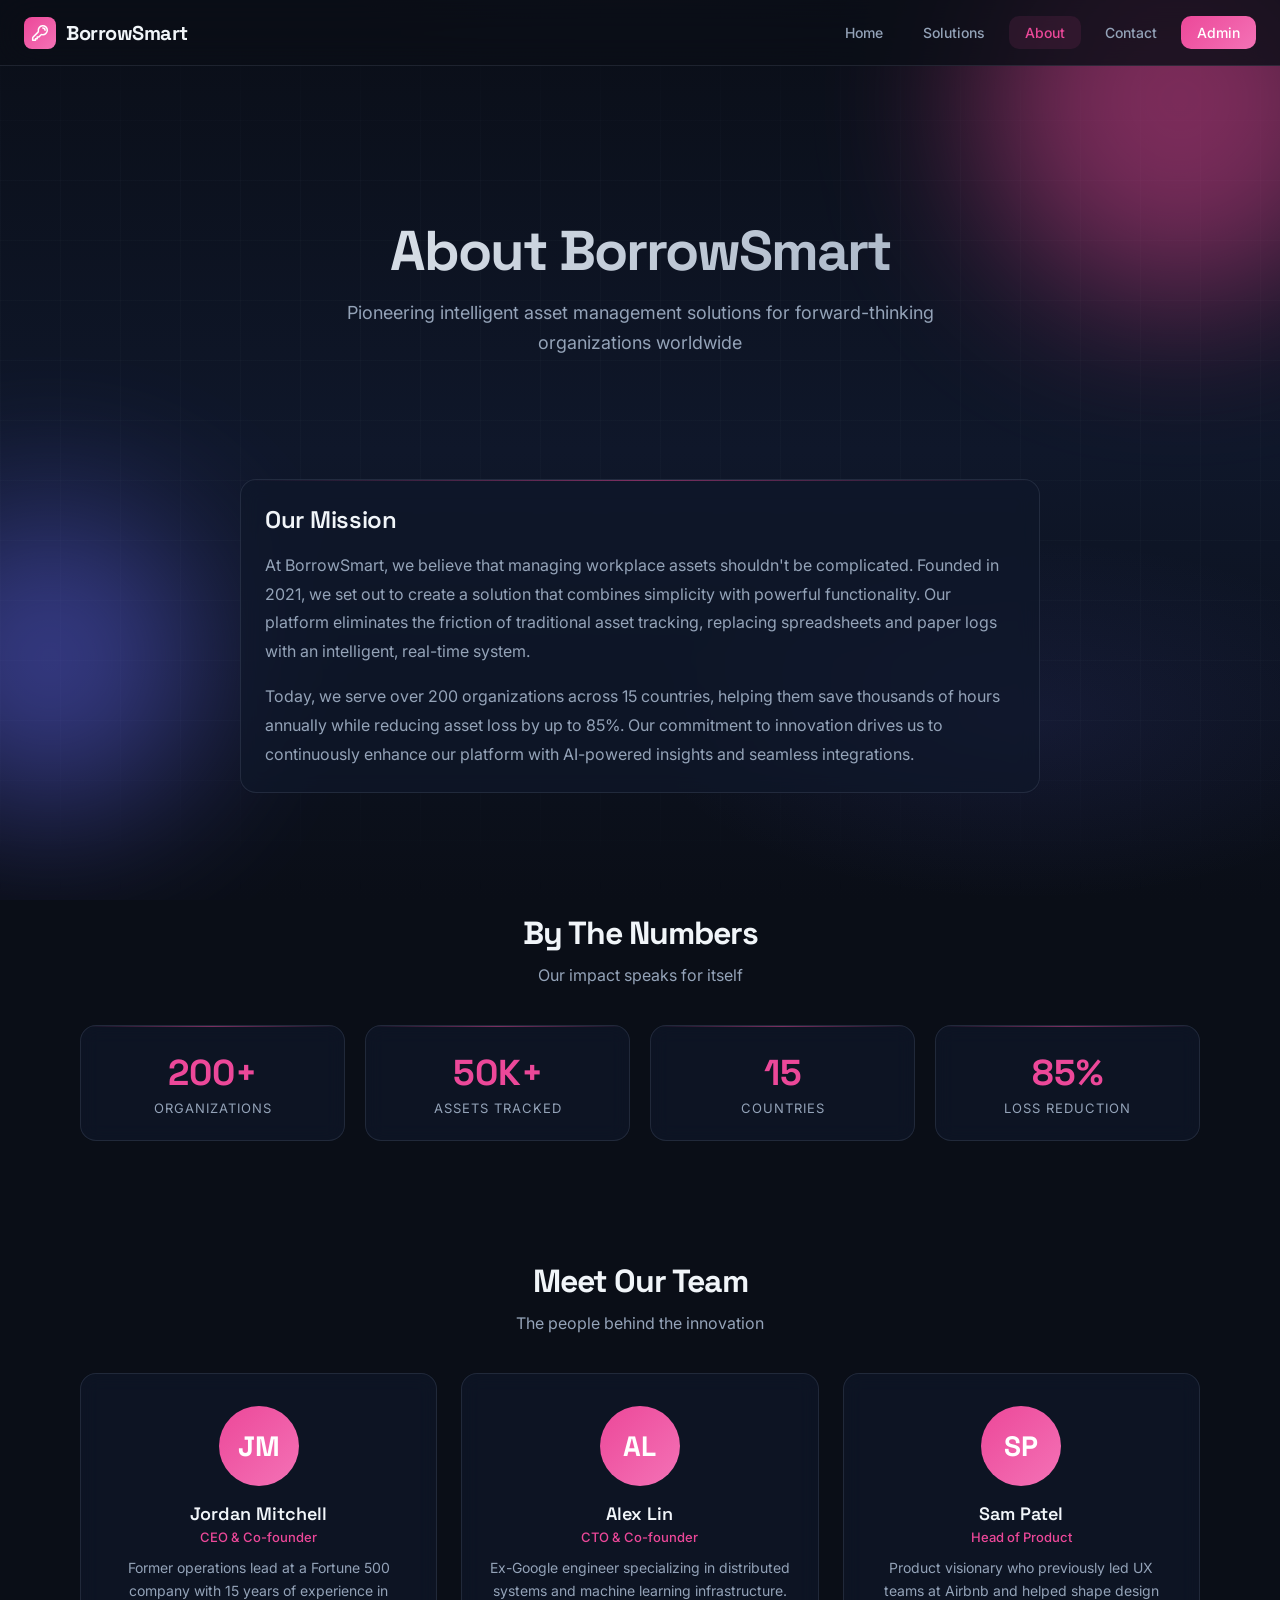
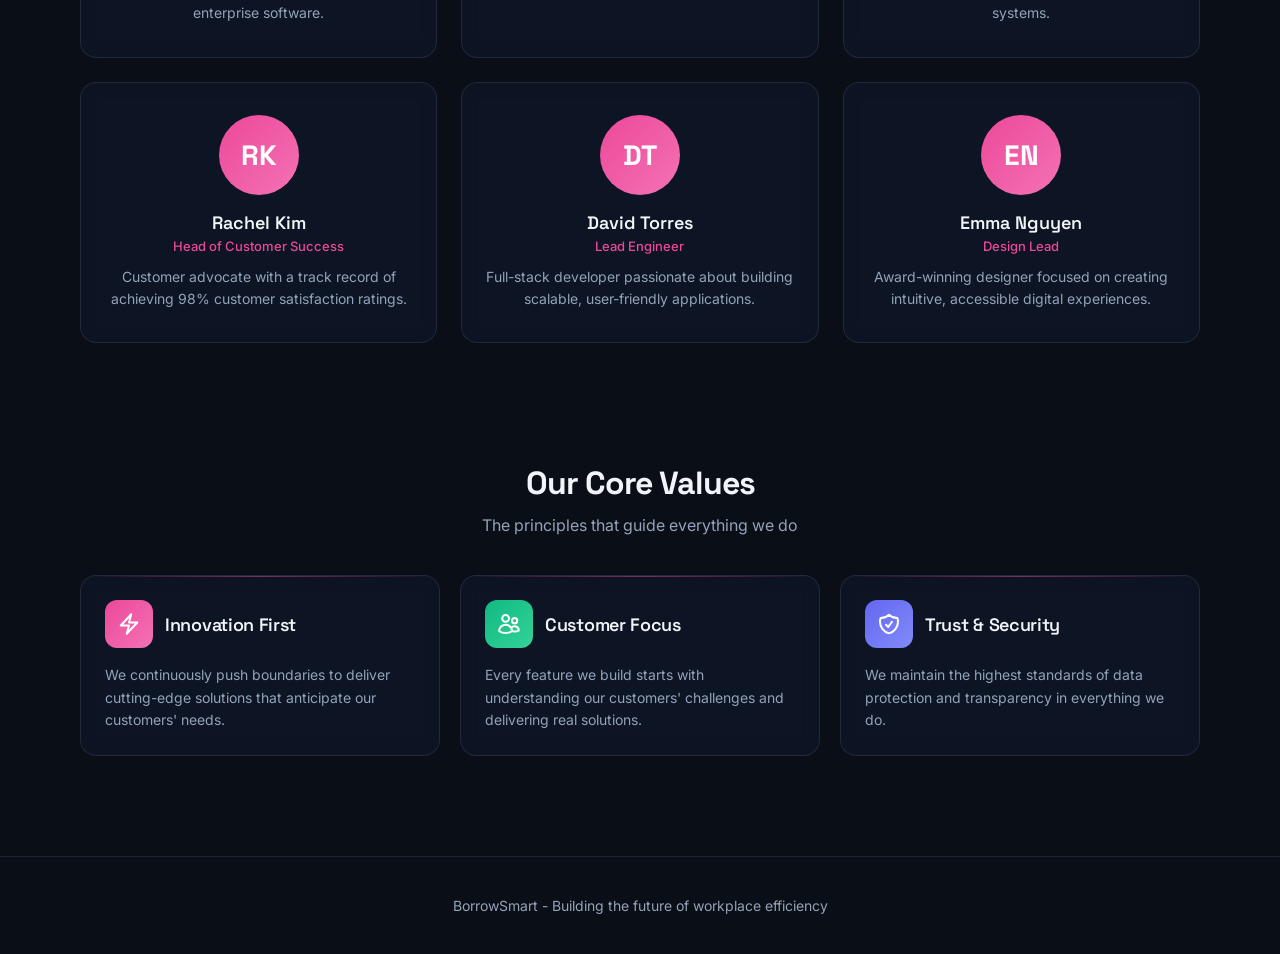
==== about.html @ e24c6c02 "Create about.html" ====
<!DOCTYPE html>
<html>
<head>
<meta name="viewport" content="width=device-width, initial-scale=1">
<title>About Us - BorrowSmart</title>
<link rel="preconnect" href="https://fonts.googleapis.com">
<link rel="preconnect" href="https://fonts.gstatic.com" crossorigin>
<link href="https://fonts.googleapis.com/css2?family=Space+Grotesk:wght@300;400;500;600;700&family=Inter:wght@300;400;500;600&display=swap" rel="stylesheet">
<link rel="stylesheet" href="style.css">
</head>
<body>
<div class="bg-layer">
  <div class="bg-gradient"></div>
  <div class="bg-grid"></div>
  <div class="bg-orb bg-orb-1"></div>
  <div class="bg-orb bg-orb-2"></div>
</div>

<header class="header">
  <a href="index.html" class="logo">
    <div class="logo-icon">
      <svg xmlns="http://www.w3.org/2000/svg" fill="none" viewBox="0 0 24 24" stroke-width="2" stroke="currentColor">
        <path stroke-linecap="round" stroke-linejoin="round" d="M15.75 5.25a3 3 0 013 3m3 0a6 6 0 01-7.029 5.912c-.563-.097-1.159.026-1.563.43L10.5 17.25H8.25v2.25H6v2.25H2.25v-2.818c0-.597.237-1.17.659-1.591l6.499-6.499c.404-.404.527-1 .43-1.563A6 6 0 1121.75 8.25z" />
      </svg>
    </div>
    BorrowSmart
  </a>
  <button class="mobile-menu-btn" aria-label="Toggle menu">
    <svg xmlns="http://www.w3.org/2000/svg" fill="none" viewBox="0 0 24 24" stroke-width="2" stroke="currentColor">
      <path stroke-linecap="round" stroke-linejoin="round" d="M3.75 6.75h16.5M3.75 12h16.5m-16.5 5.25h16.5" />
    </svg>
  </button>
  <nav class="nav-links">
    <a href="index.html">Home</a>
    <a href="solutions.html">Solutions</a>
    <a href="about.html" class="active">About</a>
    <a href="contact.html">Contact</a>
    <a href="admin.html" class="nav-admin">Admin</a>
  </nav>
</header>

<div class="mobile-nav">
  <a href="index.html">Home</a>
  <a href="solutions.html">Solutions</a>
  <a href="about.html" class="active">About</a>
  <a href="contact.html">Contact</a>
  <a href="admin.html">Admin</a>
</div>

<div class="container container-wide">
  <div class="page-hero">
    <h1>About BorrowSmart</h1>
    <p>Pioneering intelligent asset management solutions for forward-thinking organizations worldwide</p>
  </div>

  <div class="section">
    <div class="card animate-in" style="max-width: 800px; margin: 0 auto;">
      <h3 style="font-family: 'Space Grotesk', sans-serif; font-size: 24px; margin-bottom: 16px;">Our Mission</h3>
      <p style="font-size: 16px; line-height: 1.8; color: var(--fg-muted);">
        At BorrowSmart, we believe that managing workplace assets shouldn't be complicated. Founded in 2021, we set out to create a solution that combines simplicity with powerful functionality. Our platform eliminates the friction of traditional asset tracking, replacing spreadsheets and paper logs with an intelligent, real-time system.
      </p>
      <p style="font-size: 16px; line-height: 1.8; color: var(--fg-muted); margin-top: 16px;">
        Today, we serve over 200 organizations across 15 countries, helping them save thousands of hours annually while reducing asset loss by up to 85%. Our commitment to innovation drives us to continuously enhance our platform with AI-powered insights and seamless integrations.
      </p>
    </div>
  </div>

  <div class="section">
    <h2 class="section-title">By The Numbers</h2>
    <p class="section-subtitle">Our impact speaks for itself</p>
    
    <div class="stats-grid">
      <div class="stat-card animate-in animate-in-1">
        <div class="stat-value">200+</div>
        <div class="stat-label">Organizations</div>
      </div>
      <div class="stat-card animate-in animate-in-2">
        <div class="stat-value">50K+</div>
        <div class="stat-label">Assets Tracked</div>
      </div>
      <div class="stat-card animate-in animate-in-3">
        <div class="stat-value">15</div>
        <div class="stat-label">Countries</div>
      </div>
      <div class="stat-card animate-in animate-in-4">
        <div class="stat-value">85%</div>
        <div class="stat-label">Loss Reduction</div>
      </div>
    </div>
  </div>

  <div class="section">
    <h2 class="section-title">Meet Our Team</h2>
    <p class="section-subtitle">The people behind the innovation</p>
    
    <div class="team-grid">
      <div class="team-card animate-in animate-in-1">
        <div class="team-avatar">JM</div>
        <h4>Jordan Mitchell</h4>
        <div class="role">CEO & Co-founder</div>
        <p>Former operations lead at a Fortune 500 company with 15 years of experience in enterprise software.</p>
      </div>
      
      <div class="team-card animate-in animate-in-2">
        <div class="team-avatar">AL</div>
        <h4>Alex Lin</h4>
        <div class="role">CTO & Co-founder</div>
        <p>Ex-Google engineer specializing in distributed systems and machine learning infrastructure.</p>
      </div>
      
      <div class="team-card animate-in animate-in-3">
        <div class="team-avatar">SP</div>
        <h4>Sam Patel</h4>
        <div class="role">Head of Product</div>
        <p>Product visionary who previously led UX teams at Airbnb and helped shape design systems.</p>
      </div>
      
      <div class="team-card animate-in animate-in-1">
        <div class="team-avatar">RK</div>
        <h4>Rachel Kim</h4>
        <div class="role">Head of Customer Success</div>
        <p>Customer advocate with a track record of achieving 98% customer satisfaction ratings.</p>
      </div>
      
      <div class="team-card animate-in animate-in-2">
        <div class="team-avatar">DT</div>
        <h4>David Torres</h4>
        <div class="role">Lead Engineer</div>
        <p>Full-stack developer passionate about building scalable, user-friendly applications.</p>
      </div>
      
      <div class="team-card animate-in animate-in-3">
        <div class="team-avatar">EN</div>
        <h4>Emma Nguyen</h4>
        <div class="role">Design Lead</div>
        <p>Award-winning designer focused on creating intuitive, accessible digital experiences.</p>
      </div>
    </div>
  </div>

  <div class="section">
    <h2 class="section-title">Our Core Values</h2>
    <p class="section-subtitle">The principles that guide everything we do</p>
    
    <div class="grid-3">
      <div class="card animate-in animate-in-1">
        <div class="card-header">
          <div class="card-icon">
            <svg xmlns="http://www.w3.org/2000/svg" fill="none" viewBox="0 0 24 24" stroke-width="2" stroke="currentColor">
              <path stroke-linecap="round" stroke-linejoin="round" d="M3.75 13.5l10.5-11.25L12 10.5h8.25L9.75 21.75 12 13.5H3.75z" />
            </svg>
          </div>
          <h3>Innovation First</h3>
        </div>
        <p>We continuously push boundaries to deliver cutting-edge solutions that anticipate our customers' needs.</p>
      </div>
      
      <div class="card animate-in animate-in-2">
        <div class="card-header">
          <div class="card-icon green">
            <svg xmlns="http://www.w3.org/2000/svg" fill="none" viewBox="0 0 24 24" stroke-width="2" stroke="currentColor">
              <path stroke-linecap="round" stroke-linejoin="round" d="M15 19.128a9.38 9.38 0 002.625.372 9.337 9.337 0 004.121-.952 4.125 4.125 0 00-7.533-2.493M15 19.128v-.003c0-1.113-.285-2.16-.786-3.07M15 19.128v.106A12.318 12.318 0 018.624 21c-2.331 0-4.512-.645-6.374-1.766l-.001-.109a6.375 6.375 0 0111.964-3.07M12 6.375a3.375 3.375 0 11-6.75 0 3.375 3.375 0 016.75 0zm8.25 2.25a2.625 2.625 0 11-5.25 0 2.625 2.625 0 015.25 0z" />
            </svg>
          </div>
          <h3>Customer Focus</h3>
        </div>
        <p>Every feature we build starts with understanding our customers' challenges and delivering real solutions.</p>
      </div>
      
      <div class="card animate-in animate-in-3">
        <div class="card-header">
          <div class="card-icon purple">
            <svg xmlns="http://www.w3.org/2000/svg" fill="none" viewBox="0 0 24 24" stroke-width="2" stroke="currentColor">
              <path stroke-linecap="round" stroke-linejoin="round" d="M9 12.75L11.25 15 15 9.75m-3-7.036A11.959 11.959 0 013.598 6 11.99 11.99 0 003 9.749c0 5.592 3.824 10.29 9 11.623 5.176-1.332 9-6.03 9-11.622 0-1.31-.21-2.571-.598-3.751h-.152c-3.196 0-6.1-1.248-8.25-3.285z" />
            </svg>
          </div>
          <h3>Trust & Security</h3>
        </div>
        <p>We maintain the highest standards of data protection and transparency in everything we do.</p>
      </div>
    </div>
  </div>
</div>

<div class="footer">
  <p>BorrowSmart - Building the future of workplace efficiency</p>
</div>

<script src="main.js"></script>
</body>
</html>
---- style.css ----
:root {
  --bg-dark: #0a0e17;
  --bg-card: rgba(15, 23, 42, 0.7);
  --fg: #f1f5f9;
  --fg-muted: #94a3b8;
  --accent: #ec4899;
  --accent-glow: rgba(236, 72, 153, 0.4);
  --accent-secondary: #f472b6;
  --success: #10b981;
  --success-glow: rgba(16, 185, 129, 0.4);
  --danger: #ef4444;
  --danger-glow: rgba(239, 68, 68, 0.4);
  --warning: #f59e0b;
  --warning-glow: rgba(245, 158, 11, 0.4);
  --border: rgba(148, 163, 184, 0.15);
  --glass: rgba(255, 255, 255, 0.03);
  --radius: 16px;
  --radius-sm: 10px;
}

* {
  margin: 0;
  padding: 0;
  box-sizing: border-box;
}

body {
  font-family: 'Inter', sans-serif;
  background: var(--bg-dark);
  color: var(--fg);
  min-height: 100vh;
  overflow-x: hidden;
  position: relative;
}

/* Animated background */
.bg-layer {
  position: fixed;
  inset: 0;
  z-index: -1;
  overflow: hidden;
}

.bg-gradient {
  position: absolute;
  inset: 0;
  background: 
    radial-gradient(ellipse 80% 50% at 50% -20%, rgba(236, 72, 153, 0.15) 0%, transparent 50%),
    radial-gradient(ellipse 60% 40% at 80% 80%, rgba(99, 102, 241, 0.1) 0%, transparent 50%),
    linear-gradient(180deg, #0a0e17 0%, #0f172a 50%, #0a0e17 100%);
}

.bg-grid {
  position: absolute;
  inset: 0;
  background-image: 
    linear-gradient(rgba(148, 163, 184, 0.03) 1px, transparent 1px),
    linear-gradient(90deg, rgba(148, 163, 184, 0.03) 1px, transparent 1px);
  background-size: 60px 60px;
  mask-image: linear-gradient(180deg, transparent, black 20%, black 80%, transparent);
}

.bg-orb {
  position: absolute;
  border-radius: 50%;
  filter: blur(80px);
  opacity: 0.5;
  animation: float 20s ease-in-out infinite;
}

.bg-orb-1 {
  width: 400px;
  height: 400px;
  background: var(--accent);
  top: -100px;
  right: -100px;
  animation-delay: 0s;
}

.bg-orb-2 {
  width: 300px;
  height: 300px;
  background: #6366f1;
  bottom: 10%;
  left: -100px;
  animation-delay: -7s;
}

@keyframes float {
  0%, 100% { transform: translate(0, 0) scale(1); }
  33% { transform: translate(30px, -30px) scale(1.05); }
  66% { transform: translate(-20px, 20px) scale(0.95); }
}

/* Header */
.header {
  position: fixed;
  top: 0;
  left: 0;
  right: 0;
  z-index: 100;
  padding: 16px 24px;
  background: rgba(10, 14, 23, 0.8);
  backdrop-filter: blur(20px);
  border-bottom: 1px solid var(--border);
  display: flex;
  justify-content: space-between;
  align-items: center;
}

.logo {
  font-family: 'Space Grotesk', sans-serif;
  font-weight: 700;
  font-size: 20px;
  letter-spacing: -0.5px;
  display: flex;
  align-items: center;
  gap: 10px;
  color: var(--fg);
  text-decoration: none;
}

.logo-icon {
  width: 32px;
  height: 32px;
  background: linear-gradient(135deg, var(--accent) 0%, var(--accent-secondary) 100%);
  border-radius: 8px;
  display: flex;
  align-items: center;
  justify-content: center;
}

.logo-icon svg {
  width: 18px;
  height: 18px;
  stroke: white;
}

.nav-links {
  display: flex;
  gap: 8px;
  align-items: center;
}

.nav-links a {
  color: var(--fg-muted);
  text-decoration: none;
  font-size: 14px;
  font-weight: 500;
  padding: 8px 16px;
  border-radius: var(--radius-sm);
  transition: all 0.2s ease;
}

.nav-links a:hover {
  color: var(--fg);
  background: rgba(255, 255, 255, 0.05);
}

.nav-links a.active {
  color: var(--accent);
  background: rgba(236, 72, 153, 0.1);
}

.nav-links a.nav-admin {
  background: linear-gradient(135deg, var(--accent) 0%, var(--accent-secondary) 100%);
  color: white;
}

.nav-links a.nav-admin:hover {
  box-shadow: 0 4px 20px var(--accent-glow);
  transform: translateY(-1px);
}

/* Mobile menu */
.mobile-menu-btn {
  display: none;
  background: rgba(255, 255, 255, 0.05);
  border: 1px solid var(--border);
  border-radius: var(--radius-sm);
  padding: 8px;
  cursor: pointer;
  color: var(--fg);
}

.mobile-menu-btn svg {
  width: 24px;
  height: 24px;
}

.mobile-nav {
  display: none;
  position: fixed;
  top: 65px;
  left: 0;
  right: 0;
  background: rgba(10, 14, 23, 0.95);
  backdrop-filter: blur(20px);
  border-bottom: 1px solid var(--border);
  padding: 16px;
  flex-direction: column;
  gap: 8px;
  z-index: 99;
  transform: translateY(-100%);
  opacity: 0;
  transition: all 0.3s ease;
}

.mobile-nav.active {
  transform: translateY(0);
  opacity: 1;
}

.mobile-nav a {
  color: var(--fg-muted);
  text-decoration: none;
  font-size: 16px;
  font-weight: 500;
  padding: 12px 16px;
  border-radius: var(--radius-sm);
  transition: all 0.2s ease;
}

.mobile-nav a:hover,
.mobile-nav a.active {
  color: var(--fg);
  background: rgba(255, 255, 255, 0.05);
}

/* Main container */
.container {
  max-width: 480px;
  margin: 0 auto;
  padding: 120px 20px 40px;
  min-height: 100vh;
  display: flex;
  flex-direction: column;
}

.container-wide {
  max-width: 1200px;
}

/* Hero section */
.hero {
  text-align: center;
  margin-bottom: 32px;
  animation: fadeInUp 0.8s ease-out;
}

.hero h1 {
  font-family: 'Space Grotesk', sans-serif;
  font-size: clamp(28px, 6vw, 36px);
  font-weight: 700;
  letter-spacing: -1px;
  line-height: 1.2;
  margin-bottom: 12px;
  background: linear-gradient(135deg, var(--fg) 0%, var(--fg-muted) 100%);
  -webkit-background-clip: text;
  -webkit-text-fill-color: transparent;
  background-clip: text;
}

.hero p {
  color: var(--fg-muted);
  font-size: 15px;
  line-height: 1.6;
}

/* Page hero */
.page-hero {
  text-align: center;
  padding: 100px 20px 60px;
  animation: fadeInUp 0.8s ease-out;
}

.page-hero h1 {
  font-family: 'Space Grotesk', sans-serif;
  font-size: clamp(36px, 8vw, 56px);
  font-weight: 700;
  letter-spacing: -2px;
  line-height: 1.1;
  margin-bottom: 16px;
  background: linear-gradient(135deg, var(--fg) 0%, var(--fg-muted) 100%);
  -webkit-background-clip: text;
  -webkit-text-fill-color: transparent;
  background-clip: text;
}

.page-hero p {
  color: var(--fg-muted);
  font-size: 18px;
  line-height: 1.7;
  max-width: 600px;
  margin: 0 auto;
}

/* Login section */
#login {
  margin-bottom: 24px;
}

#login iframe {
  border-radius: var(--radius-sm) !important;
}

#userInfo {
  background: var(--bg-card);
  border: 1px solid var(--border);
  border-radius: var(--radius);
  padding: 16px 20px;
  margin-bottom: 24px;
  font-size: 14px;
  color: var(--fg-muted);
  backdrop-filter: blur(10px);
  text-align: center;
  animation: fadeInUp 0.8s ease-out 0.1s both;
}

#userInfo:empty {
  display: none;
}

/* Cards */
.card {
  background: var(--bg-card);
  border: 1px solid var(--border);
  border-radius: var(--radius);
  padding: 24px;
  backdrop-filter: blur(10px);
  position: relative;
  overflow: hidden;
  transition: all 0.3s ease;
}

.card::before {
  content: '';
  position: absolute;
  top: 0;
  left: 0;
  right: 0;
  height: 1px;
  background: linear-gradient(90deg, transparent, rgba(236, 72, 153, 0.5), transparent);
}

.card:hover {
  border-color: rgba(236, 72, 153, 0.3);
  transform: translateY(-2px);
}

.card-header {
  display: flex;
  align-items: center;
  gap: 12px;
  margin-bottom: 16px;
}

.card-icon {
  width: 48px;
  height: 48px;
  background: linear-gradient(135deg, var(--accent) 0%, var(--accent-secondary) 100%);
  border-radius: 12px;
  display: flex;
  align-items: center;
  justify-content: center;
  flex-shrink: 0;
}

.card-icon svg {
  width: 24px;
  height: 24px;
  stroke: white;
}

.card-icon.green {
  background: linear-gradient(135deg, var(--success) 0%, #34d399 100%);
}

.card-icon.purple {
  background: linear-gradient(135deg, #6366f1 0%, #818cf8 100%);
}

.card-icon.orange {
  background: linear-gradient(135deg, var(--warning) 0%, #fbbf24 100%);
}

.card h3 {
  font-family: 'Space Grotesk', sans-serif;
  font-size: 18px;
  font-weight: 600;
  letter-spacing: -0.3px;
}

.card p {
  color: var(--fg-muted);
  font-size: 14px;
  line-height: 1.6;
}

/* Scanner card */
.scanner-card {
  background: var(--bg-card);
  border: 1px solid var(--border);
  border-radius: var(--radius);
  padding: 24px;
  backdrop-filter: blur(10px);
  animation: fadeInUp 0.8s ease-out 0.2s both;
  position: relative;
  overflow: hidden;
}

.scanner-card::before {
  content: '';
  position: absolute;
  top: 0;
  left: 0;
  right: 0;
  height: 1px;
  background: linear-gradient(90deg, transparent, rgba(236, 72, 153, 0.5), transparent);
}

.scanner-header {
  display: flex;
  align-items: center;
  gap: 12px;
  margin-bottom: 20px;
}

.scanner-icon {
  width: 40px;
  height: 40px;
  background: linear-gradient(135deg, var(--accent) 0%, var(--accent-secondary) 100%);
  border-radius: 10px;
  display: flex;
  align-items: center;
  justify-content: center;
  flex-shrink: 0;
}

.scanner-icon svg {
  width: 20px;
  height: 20px;
  stroke: white;
}

.scanner-title h2 {
  font-family: 'Space Grotesk', sans-serif;
  font-size: 18px;
  font-weight: 600;
  letter-spacing: -0.3px;
}

.scanner-title p {
  font-size: 13px;
  color: var(--fg-muted);
  margin-top: 2px;
}

#scanner {
  width: 100%;
  max-width: 100%;
  margin: 0;
  border-radius: var(--radius-sm);
  overflow: hidden;
  background: #000;
}

#scanner video {
  border-radius: var(--radius-sm);
}

#scanner img {
  border-radius: var(--radius-sm);
}

/* Scan result */
.scanResult {
  background: var(--bg-card);
  border: 1px solid var(--border);
  border-radius: var(--radius);
  padding: 20px 24px;
  margin-top: 20px;
  backdrop-filter: blur(10px);
  animation: fadeInUp 0.8s ease-out 0.3s both;
  position: relative;
  overflow: hidden;
}

.scanResult::before {
  content: '';
  position: absolute;
  top: 0;
  left: 0;
  right: 0;
  height: 1px;
  background: linear-gradient(90deg, transparent, rgba(16, 185, 129, 0.5), transparent);
}

.scanResult p {
  font-size: 12px;
  text-transform: uppercase;
  letter-spacing: 1px;
  color: var(--fg-muted);
  margin-bottom: 8px;
}

.scanResult h3 {
  font-family: 'Space Grotesk', sans-serif;
  font-size: 24px;
  font-weight: 600;
  letter-spacing: -0.5px;
  color: var(--success);
  transition: all 0.3s ease;
}

.scanResult h3.scanned {
  animation: pulse 0.5s ease;
}

@keyframes pulse {
  0%, 100% { transform: scale(1); }
  50% { transform: scale(1.05); }
}

/* Action buttons */
.actions {
  display: grid;
  grid-template-columns: 1fr 1fr;
  gap: 12px;
  margin-top: 20px;
  animation: fadeInUp 0.8s ease-out 0.4s both;
}

button {
  font-family: 'Space Grotesk', sans-serif;
  font-size: 15px;
  font-weight: 600;
  letter-spacing: -0.2px;
  padding: 16px 24px;
  border: none;
  border-radius: var(--radius-sm);
  cursor: pointer;
  transition: all 0.3s ease;
  position: relative;
  overflow: hidden;
}

button::before {
  content: '';
  position: absolute;
  inset: 0;
  background: linear-gradient(135deg, rgba(255,255,255,0.1) 0%, transparent 50%);
  opacity: 0;
  transition: opacity 0.3s ease;
}

button:hover::before {
  opacity: 1;
}

.borrowBtn {
  background: var(--success);
  color: white;
  box-shadow: 0 4px 20px var(--success-glow);
}

.borrowBtn:hover {
  transform: translateY(-2px);
  box-shadow: 0 8px 30px var(--success-glow);
}

.borrowBtn:active {
  transform: translateY(0);
}

.returnBtn {
  background: var(--danger);
  color: white;
  box-shadow: 0 4px 20px var(--danger-glow);
}

.returnBtn:hover {
  transform: translateY(-2px);
  box-shadow: 0 8px 30px var(--danger-glow);
}

.returnBtn:active {
  transform: translateY(0);
}

.btn-primary {
  background: linear-gradient(135deg, var(--accent) 0%, var(--accent-secondary) 100%);
  color: white;
  box-shadow: 0 4px 20px var(--accent-glow);
  display: inline-flex;
  align-items: center;
  gap: 8px;
}

.btn-primary:hover {
  transform: translateY(-2px);
  box-shadow: 0 8px 30px var(--accent-glow);
}

.btn-secondary {
  background: rgba(148, 163, 184, 0.2);
  color: var(--fg);
  border: 1px solid var(--border);
}

.btn-secondary:hover {
  background: rgba(148, 163, 184, 0.3);
  border-color: rgba(148, 163, 184, 0.4);
}

/* Status message */
#status {
  margin-top: 20px;
  padding: 14px 20px;
  border-radius: var(--radius-sm);
  font-size: 14px;
  font-weight: 500;
  text-align: center;
  animation: fadeInUp 0.3s ease;
  backdrop-filter: blur(10px);
}

#status:empty {
  display: none;
}

#status.success {
  background: rgba(16, 185, 129, 0.15);
  border: 1px solid rgba(16, 185, 129, 0.3);
  color: var(--success);
}

#status.error {
  background: rgba(239, 68, 68, 0.15);
  border: 1px solid rgba(239, 68, 68, 0.3);
  color: var(--danger);
}

#status.info {
  background: rgba(236, 72, 153, 0.15);
  border: 1px solid rgba(236, 72, 153, 0.3);
  color: var(--accent-secondary);
}

/* Popup */
.popup {
  display: none;
  position: fixed;
  inset: 0;
  z-index: 1000;
  align-items: center;
  justify-content: center;
  padding: 20px;
  background: rgba(0, 0, 0, 0.8);
  backdrop-filter: blur(8px);
  opacity: 0;
  transition: opacity 0.3s ease;
}

.popup.active {
  display: flex;
  opacity: 1;
}

.popupContent {
  background: linear-gradient(135deg, rgba(15, 23, 42, 0.95) 0%, rgba(30, 41, 59, 0.95) 100%);
  border: 1px solid var(--border);
  border-radius: var(--radius);
  padding: 32px;
  max-width: 360px;
  width: 100%;
  text-align: center;
  transform: scale(0.9) translateY(20px);
  transition: transform 0.3s ease;
  position: relative;
  overflow: hidden;
}

.popupContent::before {
  content: '';
  position: absolute;
  top: 0;
  left: 0;
  right: 0;
  height: 1px;
  background: linear-gradient(90deg, transparent, var(--accent), transparent);
}

.popup.active .popupContent {
  transform: scale(1) translateY(0);
}

.popupContent h3 {
  font-family: 'Space Grotesk', sans-serif;
  font-size: 22px;
  font-weight: 600;
  letter-spacing: -0.5px;
  margin-bottom: 12px;
}

.popupContent p {
  color: var(--fg-muted);
  font-size: 15px;
  margin-bottom: 8px;
}

.popupContent span {
  color: var(--accent);
  font-weight: 600;
}

.popup-buttons {
  display: grid;
  grid-template-columns: 1fr 1fr;
  gap: 12px;
  margin-top: 24px;
}

.popup-buttons button {
  padding: 14px 20px;
}

.popup-buttons button:first-child {
  background: rgba(148, 163, 184, 0.2);
  color: var(--fg-muted);
  box-shadow: none;
}

.popup-buttons button:first-child:hover {
  background: rgba(148, 163, 184, 0.3);
  color: var(--fg);
}

.popup-buttons button:last-child {
  background: var(--accent);
  box-shadow: 0 4px 20px var(--accent-glow);
}

.popup-buttons button:last-child:hover {
  box-shadow: 0 8px 30px var(--accent-glow);
}

/* Grid layouts */
.grid-2 {
  display: grid;
  grid-template-columns: repeat(2, 1fr);
  gap: 20px;
}

.grid-3 {
  display: grid;
  grid-template-columns: repeat(3, 1fr);
  gap: 20px;
}

.grid-4 {
  display: grid;
  grid-template-columns: repeat(4, 1fr);
  gap: 20px;
}

/* Section */
.section {
  padding: 60px 20px;
}

.section-title {
  font-family: 'Space Grotesk', sans-serif;
  font-size: clamp(24px, 5vw, 32px);
  font-weight: 700;
  letter-spacing: -1px;
  margin-bottom: 12px;
  text-align: center;
}

.section-subtitle {
  color: var(--fg-muted);
  font-size: 16px;
  text-align: center;
  margin-bottom: 40px;
  max-width: 500px;
  margin-left: auto;
  margin-right: auto;
}

/* Stats */
.stats-grid {
  display: grid;
  grid-template-columns: repeat(4, 1fr);
  gap: 20px;
  margin-top: 40px;
}

.stat-card {
  background: var(--bg-card);
  border: 1px solid var(--border);
  border-radius: var(--radius);
  padding: 24px;
  text-align: center;
  backdrop-filter: blur(10px);
  position: relative;
  overflow: hidden;
}

.stat-card::before {
  content: '';
  position: absolute;
  top: 0;
  left: 0;
  right: 0;
  height: 1px;
  background: linear-gradient(90deg, transparent, rgba(236, 72, 153, 0.5), transparent);
}

.stat-value {
  font-family: 'Space Grotesk', sans-serif;
  font-size: 36px;
  font-weight: 700;
  color: var(--accent);
  margin-bottom: 4px;
}

.stat-label {
  font-size: 13px;
  color: var(--fg-muted);
  text-transform: uppercase;
  letter-spacing: 1px;
}

/* Table */
.table-container {
  background: var(--bg-card);
  border: 1px solid var(--border);
  border-radius: var(--radius);
  overflow: hidden;
  backdrop-filter: blur(10px);
}

table {
  width: 100%;
  border-collapse: collapse;
}

th, td {
  padding: 16px 20px;
  text-align: left;
}

th {
  font-family: 'Space Grotesk', sans-serif;
  font-size: 12px;
  font-weight: 600;
  text-transform: uppercase;
  letter-spacing: 1px;
  color: var(--fg-muted);
  background: rgba(0, 0, 0, 0.2);
  border-bottom: 1px solid var(--border);
}

td {
  font-size: 14px;
  border-bottom: 1px solid var(--border);
}

tr:last-child td {
  border-bottom: none;
}

tr:hover td {
  background: rgba(236, 72, 153, 0.05);
}

/* Badge */
.badge {
  display: inline-flex;
  align-items: center;
  padding: 4px 10px;
  border-radius: 20px;
  font-size: 12px;
  font-weight: 600;
}

.badge-success {
  background: rgba(16, 185, 129, 0.2);
  color: var(--success);
}

.badge-danger {
  background: rgba(239, 68, 68, 0.2);
  color: var(--danger);
}

.badge-warning {
  background: rgba(245, 158, 11, 0.2);
  color: var(--warning);
}

.badge-info {
  background: rgba(236, 72, 153, 0.2);
  color: var(--accent-secondary);
}

/* Form elements */
.form-group {
  margin-bottom: 20px;
}

.form-group label {
  display: block;
  font-size: 14px;
  font-weight: 500;
  margin-bottom: 8px;
  color: var(--fg);
}

.form-group input,
.form-group textarea,
.form-group select {
  width: 100%;
  padding: 14px 16px;
  background: rgba(0, 0, 0, 0.3);
  border: 1px solid var(--border);
  border-radius: var(--radius-sm);
  color: var(--fg);
  font-family: 'Inter', sans-serif;
  font-size: 15px;
  transition: all 0.3s ease;
}

.form-group input:focus,
.form-group textarea:focus,
.form-group select:focus {
  outline: none;
  border-color: var(--accent);
  box-shadow: 0 0 0 3px var(--accent-glow);
}

.form-group input::placeholder,
.form-group textarea::placeholder {
  color: var(--fg-muted);
}

.form-group textarea {
  min-height: 120px;
  resize: vertical;
}

/* Feature list */
.feature-list {
  list-style: none;
  padding: 0;
}

.feature-list li {
  display: flex;
  align-items: flex-start;
  gap: 12px;
  padding: 12px 0;
  border-bottom: 1px solid var(--border);
}

.feature-list li:last-child {
  border-bottom: none;
}

.feature-list svg {
  width: 20px;
  height: 20px;
  stroke: var(--success);
  flex-shrink: 0;
  margin-top: 2px;
}

/* Team grid */
.team-grid {
  display: grid;
  grid-template-columns: repeat(3, 1fr);
  gap: 24px;
}

.team-card {
  background: var(--bg-card);
  border: 1px solid var(--border);
  border-radius: var(--radius);
  padding: 32px 24px;
  text-align: center;
  backdrop-filter: blur(10px);
  transition: all 0.3s ease;
}

.team-card:hover {
  transform: translateY(-4px);
  border-color: rgba(236, 72, 153, 0.3);
}

.team-avatar {
  width: 80px;
  height: 80px;
  border-radius: 50%;
  background: linear-gradient(135deg, var(--accent) 0%, var(--accent-secondary) 100%);
  margin: 0 auto 16px;
  display: flex;
  align-items: center;
  justify-content: center;
  font-family: 'Space Grotesk', sans-serif;
  font-size: 28px;
  font-weight: 700;
  color: white;
}

.team-card h4 {
  font-family: 'Space Grotesk', sans-serif;
  font-size: 18px;
  font-weight: 600;
  margin-bottom: 4px;
}

.team-card .role {
  color: var(--accent);
  font-size: 13px;
  font-weight: 500;
  margin-bottom: 12px;
}

.team-card p {
  color: var(--fg-muted);
  font-size: 14px;
  line-height: 1.6;
}

/* Contact info */
.contact-grid {
  display: grid;
  grid-template-columns: 1fr 1fr;
  gap: 40px;
  margin-top: 40px;
}

.contact-info {
  display: flex;
  flex-direction: column;
  gap: 24px;
}

.contact-item {
  display: flex;
  align-items: flex-start;
  gap: 16px;
}

.contact-item-icon {
  width: 48px;
  height: 48px;
  background: linear-gradient(135deg, var(--accent) 0%, var(--accent-secondary) 100%);
  border-radius: 12px;
  display: flex;
  align-items: center;
  justify-content: center;
  flex-shrink: 0;
}

.contact-item-icon svg {
  width: 24px;
  height: 24px;
  stroke: white;
}

.contact-item h4 {
  font-family: 'Space Grotesk', sans-serif;
  font-size: 16px;
  font-weight: 600;
  margin-bottom: 4px;
}

.contact-item p {
  color: var(--fg-muted);
  font-size: 14px;
}

/* Footer */
.footer {
  margin-top: auto;
  padding: 40px 20px;
  border-top: 1px solid var(--border);
  text-align: center;
}

.footer p {
  color: var(--fg-muted);
  font-size: 14px;
}

/* Animations */
@keyframes fadeInUp {
  from {
    opacity: 0;
    transform: translateY(20px);
  }
  to {
    opacity: 1;
    transform: translateY(0);
  }
}

.animate-in {
  animation: fadeInUp 0.6s ease-out both;
}

.animate-in-1 { animation-delay: 0.1s; }
.animate-in-2 { animation-delay: 0.2s; }
.animate-in-3 { animation-delay: 0.3s; }
.animate-in-4 { animation-delay: 0.4s; }

/* Focus states */
button:focus-visible,
a:focus-visible,
input:focus-visible,
textarea:focus-visible,
select:focus-visible {
  outline: 2px solid var(--accent);
  outline-offset: 2px;
}

/* Reduced motion */
@media (prefers-reduced-motion: reduce) {
  *, *::before, *::after {
    animation-duration: 0.01ms !important;
    animation-iteration-count: 1 !important;
    transition-duration: 0.01ms !important;
  }
}

/* Responsive */
@media (max-width: 1024px) {
  .grid-4 {
    grid-template-columns: repeat(2, 1fr);
  }
  
  .stats-grid {
    grid-template-columns: repeat(2, 1fr);
  }
  
  .team-grid {
    grid-template-columns: repeat(2, 1fr);
  }
}

@media (max-width: 768px) {
  .header {
    padding: 12px 16px;
  }
  
  .nav-links {
    display: none;
  }
  
  .mobile-menu-btn {
    display: block;
  }
  
  .mobile-nav.active {
    display: flex;
  }
  
  .container {
    padding: 100px 16px 32px;
  }
  
  .scanner-card {
    padding: 20px;
  }
  
  .actions {
    grid-template-columns: 1fr;
  }
  
  .popupContent {
    padding: 24px;
  }
  
  .popup-buttons {
    grid-template-columns: 1fr;
  }
  
  .grid-3 {
    grid-template-columns: 1fr;
  }
  
  .contact-grid {
    grid-template-columns: 1fr;
  }
}

@media (max-width: 480px) {
  .grid-2 {
    grid-template-columns: 1fr;
  }
  
  .grid-4 {
    grid-template-columns: 1fr;
  }
  
  .stats-grid {
    grid-template-columns: 1fr;
  }
  
  .team-grid {
    grid-template-columns: 1fr;
  }
  
  th, td {
    padding: 12px 16px;
    font-size: 13px;
  }
}
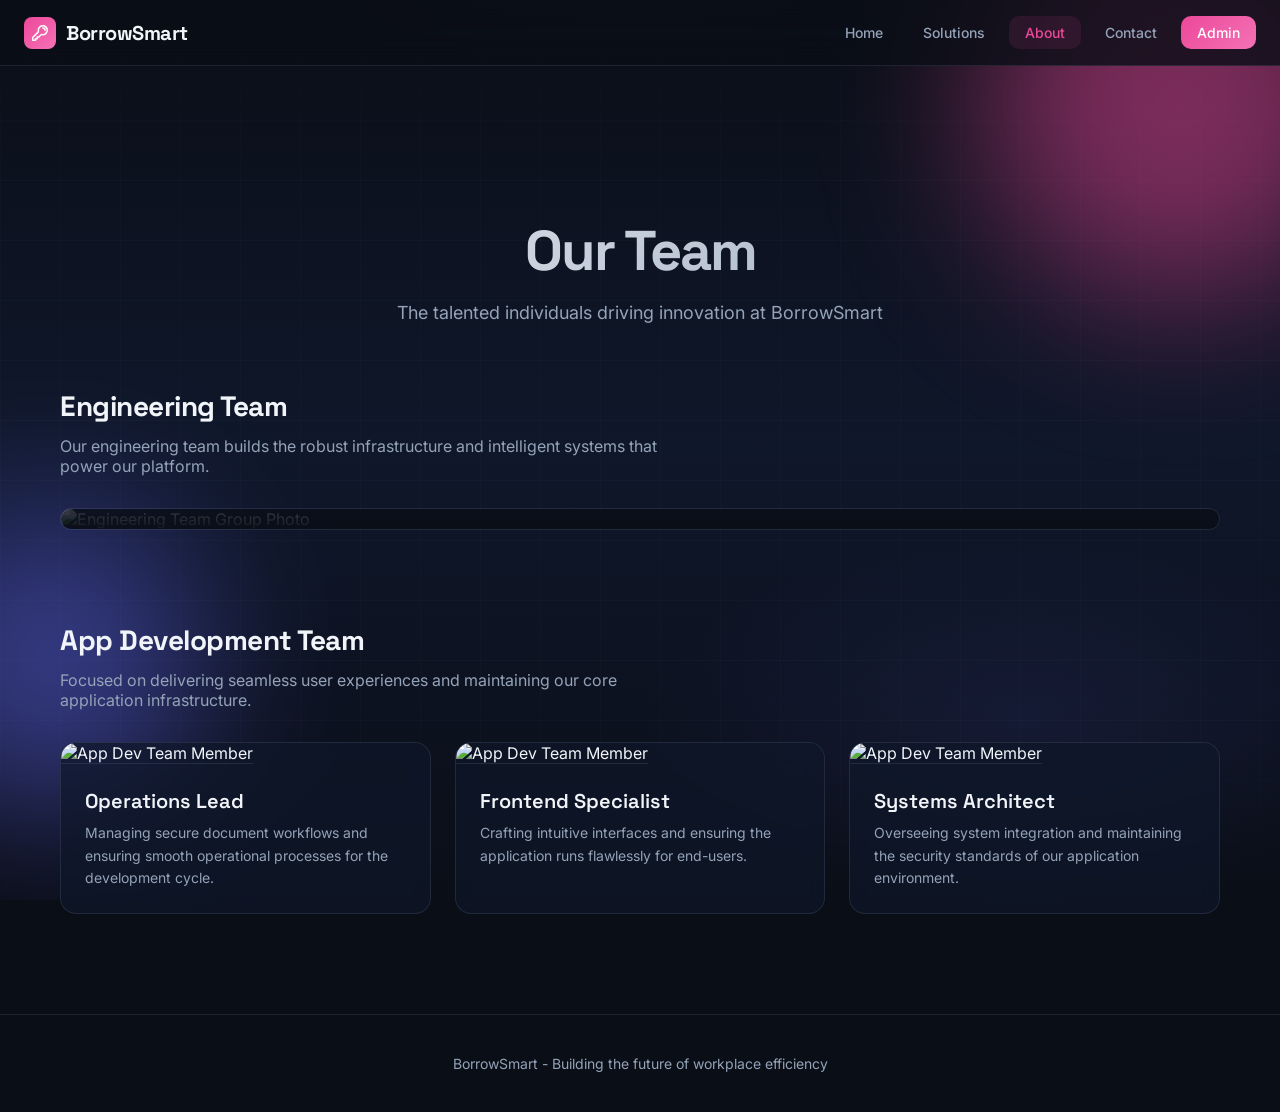
==== commit 58290a56: "Update about.html" ====
--- a/about.html
+++ b/about.html
@@ -7,6 +7,108 @@
 <link rel="preconnect" href="https://fonts.gstatic.com" crossorigin>
 <link href="https://fonts.googleapis.com/css2?family=Space+Grotesk:wght@300;400;500;600;700&family=Inter:wght@300;400;500;600&display=swap" rel="stylesheet">
 <link rel="stylesheet" href="style.css">
+<style>
+  /* Additional styles for real team photos */
+  .team-photo-card {
+    background: var(--bg-card);
+    border: 1px solid var(--border);
+    border-radius: var(--radius);
+    overflow: hidden;
+    backdrop-filter: blur(10px);
+    transition: transform 0.3s ease;
+  }
+  
+  .team-photo-card:hover {
+    transform: translateY(-5px);
+  }
+  
+  .team-photo {
+    width: 100%;
+    height: 300px;
+    object-fit: cover;
+    border-bottom: 1px solid var(--border);
+  }
+  
+  .team-info {
+    padding: 24px;
+  }
+  
+  .team-info h3 {
+    font-family: 'Space Grotesk', sans-serif;
+    font-size: 20px;
+    font-weight: 600;
+    margin-bottom: 8px;
+  }
+  
+  .team-info p {
+    color: var(--fg-muted);
+    font-size: 14px;
+    line-height: 1.6;
+  }
+  
+  .team-section {
+    margin-bottom: 60px;
+  }
+  
+  .team-section h2 {
+    font-family: 'Space Grotesk', sans-serif;
+    font-size: 28px;
+    font-weight: 700;
+    margin-bottom: 12px;
+    letter-spacing: -0.5px;
+  }
+  
+  .team-section .section-desc {
+    color: var(--fg-muted);
+    font-size: 16px;
+    margin-bottom: 32px;
+    max-width: 600px;
+  }
+  
+  .photo-grid {
+    display: grid;
+    grid-template-columns: repeat(auto-fit, minmax(280px, 1fr));
+    gap: 24px;
+  }
+  
+  .group-photo-container {
+    position: relative;
+    border-radius: var(--radius);
+    overflow: hidden;
+    margin-bottom: 32px;
+    border: 1px solid var(--border);
+  }
+  
+  .group-photo {
+    width: 100%;
+    height: auto;
+    max-height: 500px;
+    object-fit: cover;
+    display: block;
+  }
+  
+  .photo-overlay {
+    position: absolute;
+    bottom: 0;
+    left: 0;
+    right: 0;
+    padding: 40px 30px 30px;
+    background: linear-gradient(to top, rgba(10, 14, 23, 0.95) 0%, transparent 100%);
+  }
+  
+  .photo-overlay h3 {
+    font-family: 'Space Grotesk', sans-serif;
+    font-size: 24px;
+    font-weight: 700;
+    margin-bottom: 8px;
+    color: var(--fg);
+  }
+  
+  .photo-overlay p {
+    color: var(--fg-muted);
+    font-size: 15px;
+  }
+</style>
 </head>
 <body>
 <div class="bg-layer">
@@ -49,134 +151,52 @@
 
 <div class="container container-wide">
   <div class="page-hero">
-    <h1>About BorrowSmart</h1>
-    <p>Pioneering intelligent asset management solutions for forward-thinking organizations worldwide</p>
+    <h1>Our Team</h1>
+    <p>The talented individuals driving innovation at BorrowSmart</p>
   </div>
 
-  <div class="section">
-    <div class="card animate-in" style="max-width: 800px; margin: 0 auto;">
-      <h3 style="font-family: 'Space Grotesk', sans-serif; font-size: 24px; margin-bottom: 16px;">Our Mission</h3>
-      <p style="font-size: 16px; line-height: 1.8; color: var(--fg-muted);">
-        At BorrowSmart, we believe that managing workplace assets shouldn't be complicated. Founded in 2021, we set out to create a solution that combines simplicity with powerful functionality. Our platform eliminates the friction of traditional asset tracking, replacing spreadsheets and paper logs with an intelligent, real-time system.
-      </p>
-      <p style="font-size: 16px; line-height: 1.8; color: var(--fg-muted); margin-top: 16px;">
-        Today, we serve over 200 organizations across 15 countries, helping them save thousands of hours annually while reducing asset loss by up to 85%. Our commitment to innovation drives us to continuously enhance our platform with AI-powered insights and seamless integrations.
-      </p>
+  <!-- Engineering Team Section -->
+  <div class="team-section animate-in">
+    <h2>Engineering Team</h2>
+    <p class="section-desc">Our engineering team builds the robust infrastructure and intelligent systems that power our platform.</p>
+    
+    <div class="group-photo-container animate-in animate-in-1">
+      <img src="team-engineering.jpeg" alt="Engineering Team Group Photo" class="group-photo">
+      <div class="photo-overlay">
+        <h3>The Builders</h3>
+        <p>Collaborative, innovative, and always shipping.</p>
+      </div>
     </div>
   </div>
 
-  <div class="section">
-    <h2 class="section-title">By The Numbers</h2>
-    <p class="section-subtitle">Our impact speaks for itself</p>
+  <!-- App Development Team Section -->
+  <div class="team-section">
+    <h2>App Development Team</h2>
+    <p class="section-desc">Focused on delivering seamless user experiences and maintaining our core application infrastructure.</p>
     
-    <div class="stats-grid">
-      <div class="stat-card animate-in animate-in-1">
-        <div class="stat-value">200+</div>
-        <div class="stat-label">Organizations</div>
-      </div>
-      <div class="stat-card animate-in animate-in-2">
-        <div class="stat-value">50K+</div>
-        <div class="stat-label">Assets Tracked</div>
-      </div>
-      <div class="stat-card animate-in animate-in-3">
-        <div class="stat-value">15</div>
-        <div class="stat-label">Countries</div>
-      </div>
-      <div class="stat-card animate-in animate-in-4">
-        <div class="stat-value">85%</div>
-        <div class="stat-label">Loss Reduction</div>
-      </div>
-    </div>
-  </div>
-
-  <div class="section">
-    <h2 class="section-title">Meet Our Team</h2>
-    <p class="section-subtitle">The people behind the innovation</p>
-    
-    <div class="team-grid">
-      <div class="team-card animate-in animate-in-1">
-        <div class="team-avatar">JM</div>
-        <h4>Jordan Mitchell</h4>
-        <div class="role">CEO & Co-founder</div>
-        <p>Former operations lead at a Fortune 500 company with 15 years of experience in enterprise software.</p>
+    <div class="photo-grid">
+      <div class="team-photo-card animate-in animate-in-1">
+        <img src="appdev1.jpeg" alt="App Dev Team Member" class="team-photo">
+        <div class="team-info">
+          <h3>Operations Lead</h3>
+          <p>Managing secure document workflows and ensuring smooth operational processes for the development cycle.</p>
+        </div>
       </div>
       
-      <div class="team-card animate-in animate-in-2">
-        <div class="team-avatar">AL</div>
-        <h4>Alex Lin</h4>
-        <div class="role">CTO & Co-founder</div>
-        <p>Ex-Google engineer specializing in distributed systems and machine learning infrastructure.</p>
+      <div class="team-photo-card animate-in animate-in-2">
+        <img src="appdev2.jpeg" alt="App Dev Team Member" class="team-photo">
+        <div class="team-info">
+          <h3>Frontend Specialist</h3>
+          <p>Crafting intuitive interfaces and ensuring the application runs flawlessly for end-users.</p>
+        </div>
       </div>
       
-      <div class="team-card animate-in animate-in-3">
-        <div class="team-avatar">SP</div>
-        <h4>Sam Patel</h4>
-        <div class="role">Head of Product</div>
-        <p>Product visionary who previously led UX teams at Airbnb and helped shape design systems.</p>
-      </div>
-      
-      <div class="team-card animate-in animate-in-1">
-        <div class="team-avatar">RK</div>
-        <h4>Rachel Kim</h4>
-        <div class="role">Head of Customer Success</div>
-        <p>Customer advocate with a track record of achieving 98% customer satisfaction ratings.</p>
-      </div>
-      
-      <div class="team-card animate-in animate-in-2">
-        <div class="team-avatar">DT</div>
-        <h4>David Torres</h4>
-        <div class="role">Lead Engineer</div>
-        <p>Full-stack developer passionate about building scalable, user-friendly applications.</p>
-      </div>
-      
-      <div class="team-card animate-in animate-in-3">
-        <div class="team-avatar">EN</div>
-        <h4>Emma Nguyen</h4>
-        <div class="role">Design Lead</div>
-        <p>Award-winning designer focused on creating intuitive, accessible digital experiences.</p>
-      </div>
-    </div>
-  </div>
-
-  <div class="section">
-    <h2 class="section-title">Our Core Values</h2>
-    <p class="section-subtitle">The principles that guide everything we do</p>
-    
-    <div class="grid-3">
-      <div class="card animate-in animate-in-1">
-        <div class="card-header">
-          <div class="card-icon">
-            <svg xmlns="http://www.w3.org/2000/svg" fill="none" viewBox="0 0 24 24" stroke-width="2" stroke="currentColor">
-              <path stroke-linecap="round" stroke-linejoin="round" d="M3.75 13.5l10.5-11.25L12 10.5h8.25L9.75 21.75 12 13.5H3.75z" />
-            </svg>
-          </div>
-          <h3>Innovation First</h3>
+      <div class="team-photo-card animate-in animate-in-3">
+        <img src="appdev3.jpeg" alt="App Dev Team Member" class="team-photo">
+        <div class="team-info">
+          <h3>Systems Architect</h3>
+          <p>Overseeing system integration and maintaining the security standards of our application environment.</p>
         </div>
-        <p>We continuously push boundaries to deliver cutting-edge solutions that anticipate our customers' needs.</p>
-      </div>
-      
-      <div class="card animate-in animate-in-2">
-        <div class="card-header">
-          <div class="card-icon green">
-            <svg xmlns="http://www.w3.org/2000/svg" fill="none" viewBox="0 0 24 24" stroke-width="2" stroke="currentColor">
-              <path stroke-linecap="round" stroke-linejoin="round" d="M15 19.128a9.38 9.38 0 002.625.372 9.337 9.337 0 004.121-.952 4.125 4.125 0 00-7.533-2.493M15 19.128v-.003c0-1.113-.285-2.16-.786-3.07M15 19.128v.106A12.318 12.318 0 018.624 21c-2.331 0-4.512-.645-6.374-1.766l-.001-.109a6.375 6.375 0 0111.964-3.07M12 6.375a3.375 3.375 0 11-6.75 0 3.375 3.375 0 016.75 0zm8.25 2.25a2.625 2.625 0 11-5.25 0 2.625 2.625 0 015.25 0z" />
-            </svg>
-          </div>
-          <h3>Customer Focus</h3>
-        </div>
-        <p>Every feature we build starts with understanding our customers' challenges and delivering real solutions.</p>
-      </div>
-      
-      <div class="card animate-in animate-in-3">
-        <div class="card-header">
-          <div class="card-icon purple">
-            <svg xmlns="http://www.w3.org/2000/svg" fill="none" viewBox="0 0 24 24" stroke-width="2" stroke="currentColor">
-              <path stroke-linecap="round" stroke-linejoin="round" d="M9 12.75L11.25 15 15 9.75m-3-7.036A11.959 11.959 0 013.598 6 11.99 11.99 0 003 9.749c0 5.592 3.824 10.29 9 11.623 5.176-1.332 9-6.03 9-11.622 0-1.31-.21-2.571-.598-3.751h-.152c-3.196 0-6.1-1.248-8.25-3.285z" />
-            </svg>
-          </div>
-          <h3>Trust & Security</h3>
-        </div>
-        <p>We maintain the highest standards of data protection and transparency in everything we do.</p>
       </div>
     </div>
   </div>
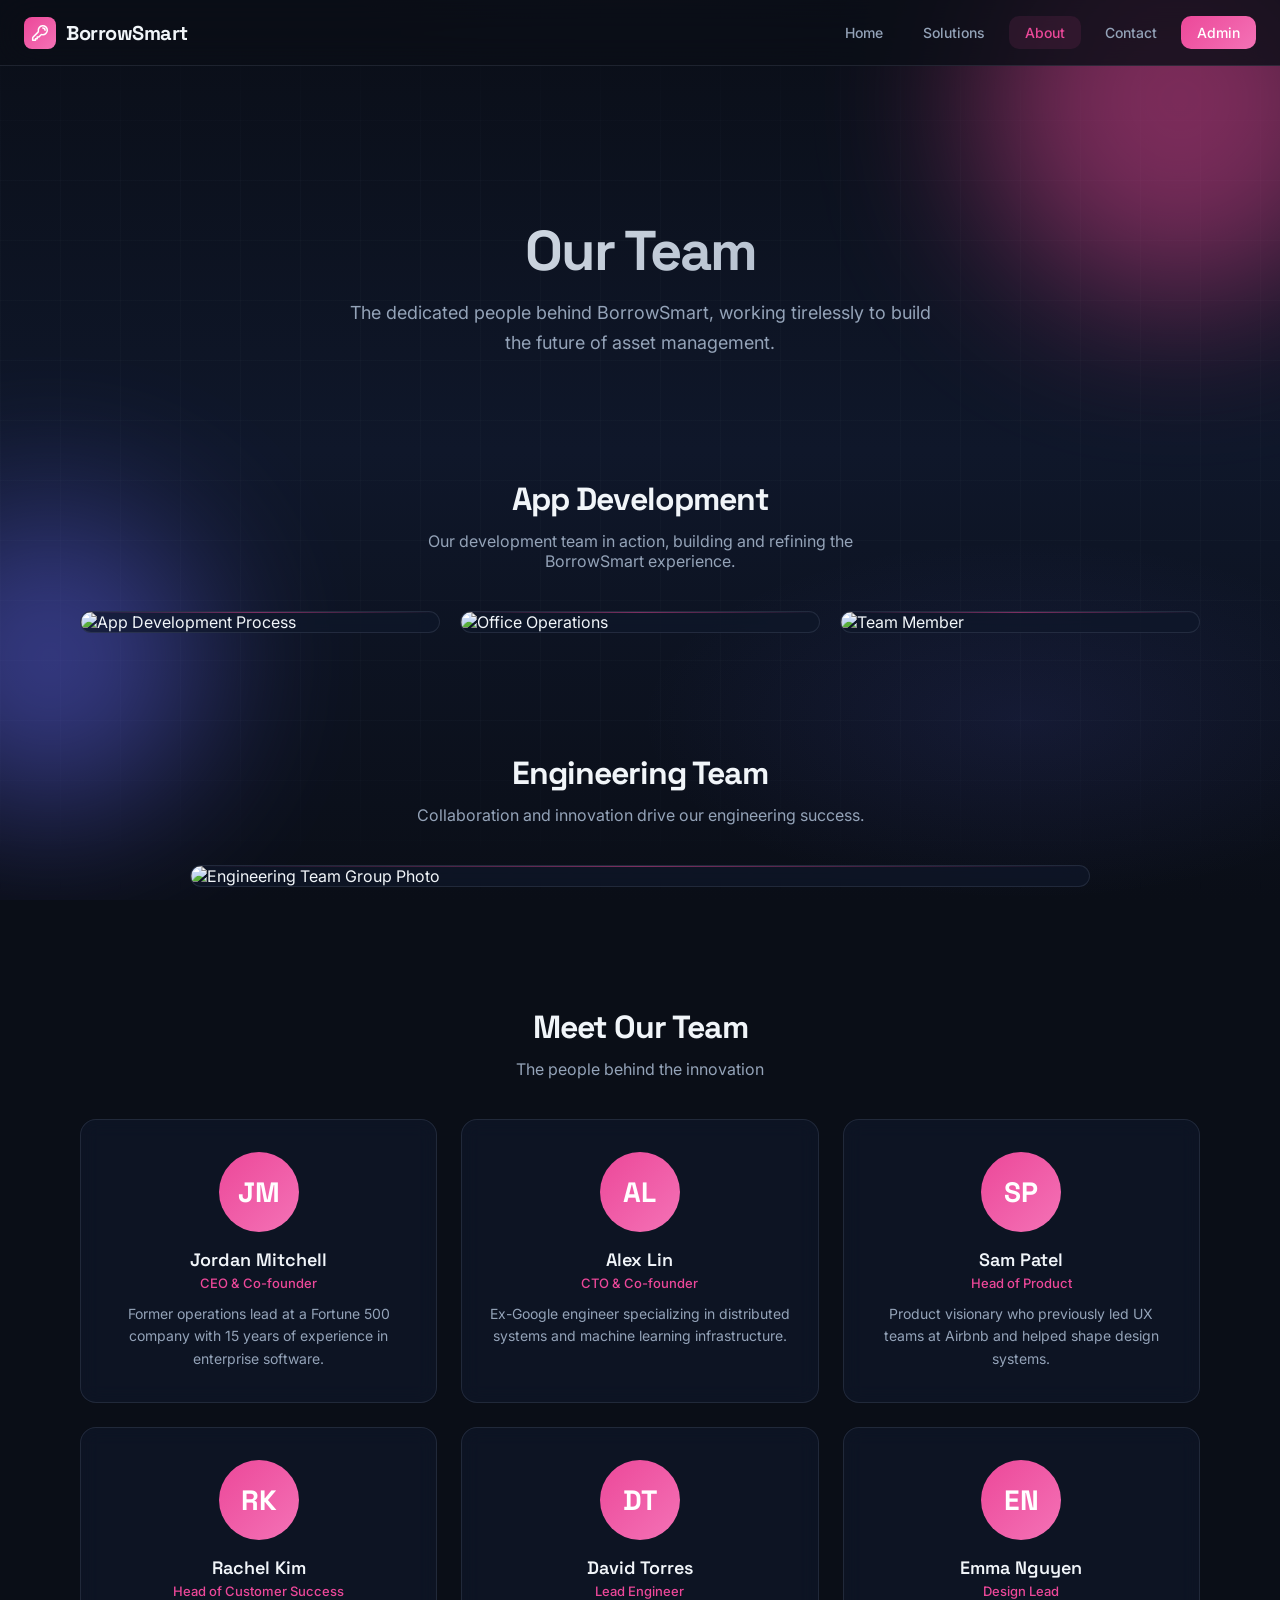
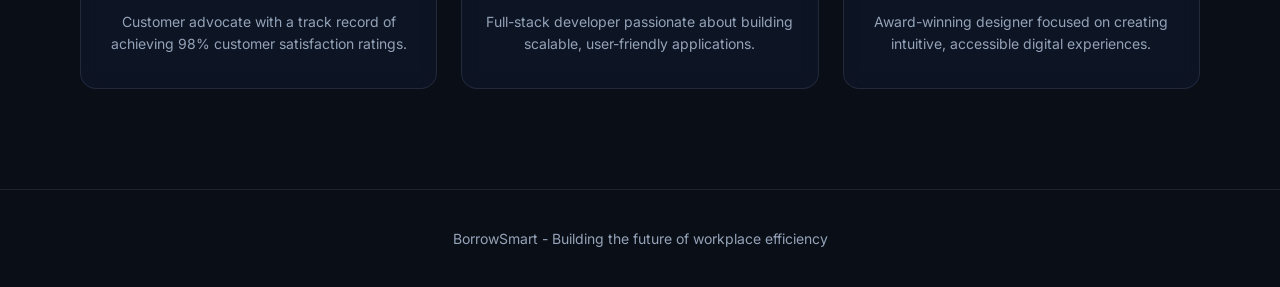
==== commit 20c34f33: "Update about.html" ====
--- a/about.html
+++ b/about.html
@@ -7,108 +7,6 @@
 <link rel="preconnect" href="https://fonts.gstatic.com" crossorigin>
 <link href="https://fonts.googleapis.com/css2?family=Space+Grotesk:wght@300;400;500;600;700&family=Inter:wght@300;400;500;600&display=swap" rel="stylesheet">
 <link rel="stylesheet" href="style.css">
-<style>
-  /* Additional styles for real team photos */
-  .team-photo-card {
-    background: var(--bg-card);
-    border: 1px solid var(--border);
-    border-radius: var(--radius);
-    overflow: hidden;
-    backdrop-filter: blur(10px);
-    transition: transform 0.3s ease;
-  }
-  
-  .team-photo-card:hover {
-    transform: translateY(-5px);
-  }
-  
-  .team-photo {
-    width: 100%;
-    height: 300px;
-    object-fit: cover;
-    border-bottom: 1px solid var(--border);
-  }
-  
-  .team-info {
-    padding: 24px;
-  }
-  
-  .team-info h3 {
-    font-family: 'Space Grotesk', sans-serif;
-    font-size: 20px;
-    font-weight: 600;
-    margin-bottom: 8px;
-  }
-  
-  .team-info p {
-    color: var(--fg-muted);
-    font-size: 14px;
-    line-height: 1.6;
-  }
-  
-  .team-section {
-    margin-bottom: 60px;
-  }
-  
-  .team-section h2 {
-    font-family: 'Space Grotesk', sans-serif;
-    font-size: 28px;
-    font-weight: 700;
-    margin-bottom: 12px;
-    letter-spacing: -0.5px;
-  }
-  
-  .team-section .section-desc {
-    color: var(--fg-muted);
-    font-size: 16px;
-    margin-bottom: 32px;
-    max-width: 600px;
-  }
-  
-  .photo-grid {
-    display: grid;
-    grid-template-columns: repeat(auto-fit, minmax(280px, 1fr));
-    gap: 24px;
-  }
-  
-  .group-photo-container {
-    position: relative;
-    border-radius: var(--radius);
-    overflow: hidden;
-    margin-bottom: 32px;
-    border: 1px solid var(--border);
-  }
-  
-  .group-photo {
-    width: 100%;
-    height: auto;
-    max-height: 500px;
-    object-fit: cover;
-    display: block;
-  }
-  
-  .photo-overlay {
-    position: absolute;
-    bottom: 0;
-    left: 0;
-    right: 0;
-    padding: 40px 30px 30px;
-    background: linear-gradient(to top, rgba(10, 14, 23, 0.95) 0%, transparent 100%);
-  }
-  
-  .photo-overlay h3 {
-    font-family: 'Space Grotesk', sans-serif;
-    font-size: 24px;
-    font-weight: 700;
-    margin-bottom: 8px;
-    color: var(--fg);
-  }
-  
-  .photo-overlay p {
-    color: var(--fg-muted);
-    font-size: 15px;
-  }
-</style>
 </head>
 <body>
 <div class="bg-layer">
@@ -152,51 +50,83 @@
 <div class="container container-wide">
   <div class="page-hero">
     <h1>Our Team</h1>
-    <p>The talented individuals driving innovation at BorrowSmart</p>
+    <p>The dedicated people behind BorrowSmart, working tirelessly to build the future of asset management.</p>
   </div>
 
-  <!-- Engineering Team Section -->
-  <div class="team-section animate-in">
-    <h2>Engineering Team</h2>
-    <p class="section-desc">Our engineering team builds the robust infrastructure and intelligent systems that power our platform.</p>
+  <!-- App Development Section -->
+  <div class="section">
+    <h2 class="section-title">App Development</h2>
+    <p class="section-subtitle">Our development team in action, building and refining the BorrowSmart experience.</p>
     
-    <div class="group-photo-container animate-in animate-in-1">
-      <img src="team-engineering.jpeg" alt="Engineering Team Group Photo" class="group-photo">
-      <div class="photo-overlay">
-        <h3>The Builders</h3>
-        <p>Collaborative, innovative, and always shipping.</p>
+    <div class="grid-3">
+      <div class="card animate-in animate-in-1" style="padding: 0; overflow: hidden; height: 100%;">
+        <img src="https://z-cdn-media.chatglm.cn/files/ec614078-e8e7-44c8-b47d-6d0e8b197fc5.jpeg?auth_key=1873715236-25db2cda833741d1b2347d04d0c0e247-0-621e530668564fbf29ea5a98247f1cf0" alt="App Development Process" style="width: 100%; height: 100%; object-fit: cover; display: block;">
+      </div>
+      <div class="card animate-in animate-in-2" style="padding: 0; overflow: hidden; height: 100%;">
+        <img src="https://z-cdn-media.chatglm.cn/files/b8ce6435-fcde-4380-abf5-31f7c40e5f4a.jpeg?auth_key=1873715236-6a36e5d715294196be815685bbb4f1af-0-58da7c0185a880ab1dadab5de87c0ca7" alt="Office Operations" style="width: 100%; height: 100%; object-fit: cover; display: block;">
+      </div>
+      <div class="card animate-in animate-in-3" style="padding: 0; overflow: hidden; height: 100%;">
+        <img src="https://z-cdn-media.chatglm.cn/files/152de55c-3c48-42bb-b812-c4b7f67b62ac.jpeg?auth_key=1873715236-cbb8a6d62a2b4c7fb02627502d390969-0-553f0a62523001045c33794145503ee9" alt="Team Member" style="width: 100%; height: 100%; object-fit: cover; display: block;">
       </div>
     </div>
   </div>
 
-  <!-- App Development Team Section -->
-  <div class="team-section">
-    <h2>App Development Team</h2>
-    <p class="section-desc">Focused on delivering seamless user experiences and maintaining our core application infrastructure.</p>
+  <!-- Engineering Team Section -->
+  <div class="section">
+    <h2 class="section-title">Engineering Team</h2>
+    <p class="section-subtitle">Collaboration and innovation drive our engineering success.</p>
     
-    <div class="photo-grid">
-      <div class="team-photo-card animate-in animate-in-1">
-        <img src="appdev1.jpeg" alt="App Dev Team Member" class="team-photo">
-        <div class="team-info">
-          <h3>Operations Lead</h3>
-          <p>Managing secure document workflows and ensuring smooth operational processes for the development cycle.</p>
-        </div>
+    <div class="card animate-in" style="padding: 0; overflow: hidden; max-width: 900px; margin: 0 auto;">
+      <img src="https://z-cdn-media.chatglm.cn/files/4471f11a-f551-47f6-91ba-8ce5fe969268.jpeg?auth_key=1873715236-247a0de06f804c2bba6e77f7449e686d-0-811adaf560179b8ce2549d0a330d7fd7" alt="Engineering Team Group Photo" style="width: 100%; display: block;">
+    </div>
+  </div>
+
+  <!-- Individual Team Members -->
+  <div class="section">
+    <h2 class="section-title">Meet Our Team</h2>
+    <p class="section-subtitle">The people behind the innovation</p>
+    
+    <div class="team-grid">
+      <div class="team-card animate-in animate-in-1">
+        <div class="team-avatar">JM</div>
+        <h4>Jordan Mitchell</h4>
+        <div class="role">CEO & Co-founder</div>
+        <p>Former operations lead at a Fortune 500 company with 15 years of experience in enterprise software.</p>
       </div>
       
-      <div class="team-photo-card animate-in animate-in-2">
-        <img src="appdev2.jpeg" alt="App Dev Team Member" class="team-photo">
-        <div class="team-info">
-          <h3>Frontend Specialist</h3>
-          <p>Crafting intuitive interfaces and ensuring the application runs flawlessly for end-users.</p>
-        </div>
+      <div class="team-card animate-in animate-in-2">
+        <div class="team-avatar">AL</div>
+        <h4>Alex Lin</h4>
+        <div class="role">CTO & Co-founder</div>
+        <p>Ex-Google engineer specializing in distributed systems and machine learning infrastructure.</p>
       </div>
       
-      <div class="team-photo-card animate-in animate-in-3">
-        <img src="appdev3.jpeg" alt="App Dev Team Member" class="team-photo">
-        <div class="team-info">
-          <h3>Systems Architect</h3>
-          <p>Overseeing system integration and maintaining the security standards of our application environment.</p>
-        </div>
+      <div class="team-card animate-in animate-in-3">
+        <div class="team-avatar">SP</div>
+        <h4>Sam Patel</h4>
+        <div class="role">Head of Product</div>
+        <p>Product visionary who previously led UX teams at Airbnb and helped shape design systems.</p>
+      </div>
+      
+      <div class="team-card animate-in animate-in-1">
+        <div class="team-avatar">RK</div>
+        <h4>Rachel Kim</h4>
+        <div class="role">Head of Customer Success</div>
+        <p>Customer advocate with a track record of achieving 98% customer satisfaction ratings.</p>
+      </div>
+      
+      <div class="team-card animate-in animate-in-2">
+        <div class="team-avatar">DT</div>
+        <h4>David Torres</h4>
+        <div class="role">Lead Engineer</div>
+        <p>Full-stack developer passionate about building scalable, user-friendly applications.</p>
+      </div>
+      
+      <div class="team-card animate-in animate-in-3">
+        <div class="team-avatar">EN</div>
+        <h4>Emma Nguyen</h4>
+        <div class="role">Design Lead</div>
+        <p>Award-winning designer focused on creating intuitive, accessible digital experiences.</p>
       </div>
     </div>
   </div>
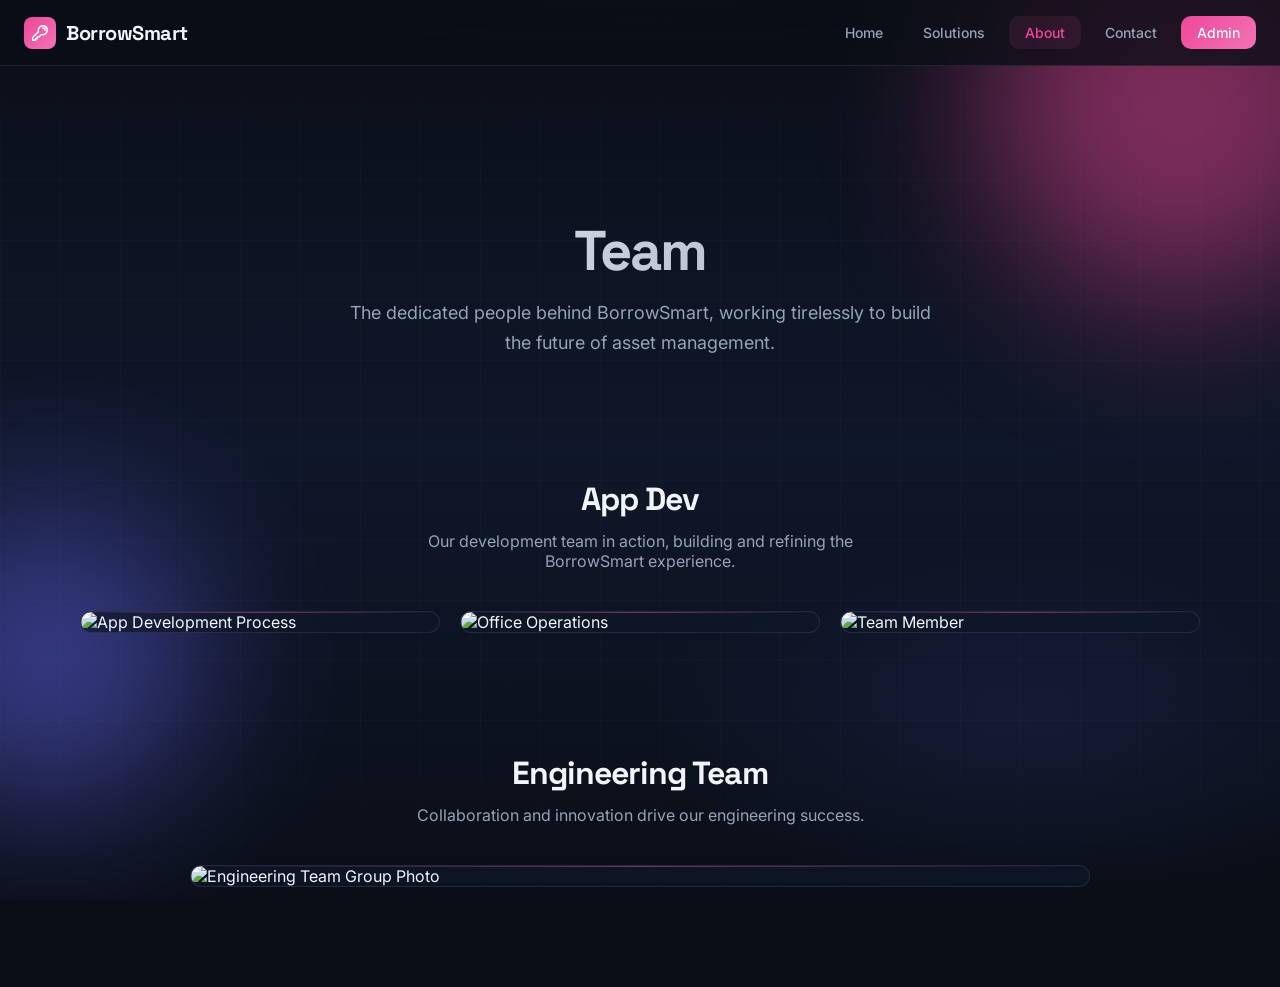
==== commit 4176c83c: "Revise team section titles and remove member info Updated section titles and removed individual team" ====
--- a/about.html
+++ b/about.html
@@ -49,13 +49,13 @@
 
 <div class="container container-wide">
   <div class="page-hero">
-    <h1>Our Team</h1>
+    <h1>Team</h1>
     <p>The dedicated people behind BorrowSmart, working tirelessly to build the future of asset management.</p>
   </div>
 
   <!-- App Development Section -->
   <div class="section">
-    <h2 class="section-title">App Development</h2>
+    <h2 class="section-title">App Dev</h2>
     <p class="section-subtitle">Our development team in action, building and refining the BorrowSmart experience.</p>
     
     <div class="grid-3">
@@ -81,61 +81,6 @@
     </div>
   </div>
 
-  <!-- Individual Team Members -->
-  <div class="section">
-    <h2 class="section-title">Meet Our Team</h2>
-    <p class="section-subtitle">The people behind the innovation</p>
-    
-    <div class="team-grid">
-      <div class="team-card animate-in animate-in-1">
-        <div class="team-avatar">JM</div>
-        <h4>Jordan Mitchell</h4>
-        <div class="role">CEO & Co-founder</div>
-        <p>Former operations lead at a Fortune 500 company with 15 years of experience in enterprise software.</p>
-      </div>
-      
-      <div class="team-card animate-in animate-in-2">
-        <div class="team-avatar">AL</div>
-        <h4>Alex Lin</h4>
-        <div class="role">CTO & Co-founder</div>
-        <p>Ex-Google engineer specializing in distributed systems and machine learning infrastructure.</p>
-      </div>
-      
-      <div class="team-card animate-in animate-in-3">
-        <div class="team-avatar">SP</div>
-        <h4>Sam Patel</h4>
-        <div class="role">Head of Product</div>
-        <p>Product visionary who previously led UX teams at Airbnb and helped shape design systems.</p>
-      </div>
-      
-      <div class="team-card animate-in animate-in-1">
-        <div class="team-avatar">RK</div>
-        <h4>Rachel Kim</h4>
-        <div class="role">Head of Customer Success</div>
-        <p>Customer advocate with a track record of achieving 98% customer satisfaction ratings.</p>
-      </div>
-      
-      <div class="team-card animate-in animate-in-2">
-        <div class="team-avatar">DT</div>
-        <h4>David Torres</h4>
-        <div class="role">Lead Engineer</div>
-        <p>Full-stack developer passionate about building scalable, user-friendly applications.</p>
-      </div>
-      
-      <div class="team-card animate-in animate-in-3">
-        <div class="team-avatar">EN</div>
-        <h4>Emma Nguyen</h4>
-        <div class="role">Design Lead</div>
-        <p>Award-winning designer focused on creating intuitive, accessible digital experiences.</p>
-      </div>
-    </div>
-  </div>
-</div>
-
-<div class="footer">
-  <p>BorrowSmart - Building the future of workplace efficiency</p>
-</div>
-
 <script src="main.js"></script>
 </body>
 </html>
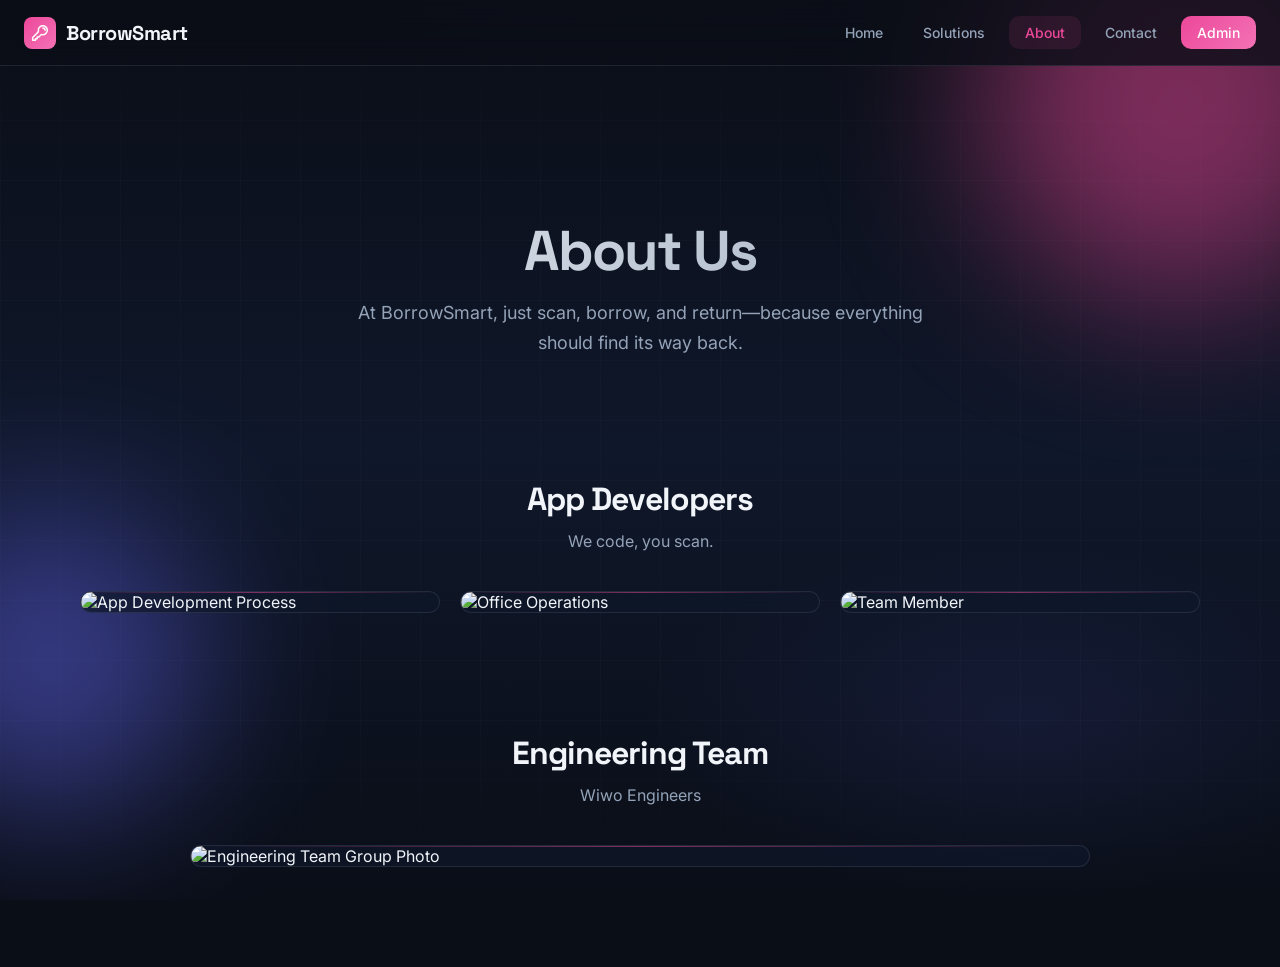
==== commit cb3208ef: "Update team section titles and descriptions" ====
--- a/about.html
+++ b/about.html
@@ -49,14 +49,14 @@
 
 <div class="container container-wide">
   <div class="page-hero">
-    <h1>Team</h1>
-    <p>The dedicated people behind BorrowSmart, working tirelessly to build the future of asset management.</p>
+    <h1>About Us</h1>
+    <p>At BorrowSmart, just scan, borrow, and return—because everything should find its way back.</p>
   </div>
 
   <!-- App Development Section -->
   <div class="section">
-    <h2 class="section-title">App Dev</h2>
-    <p class="section-subtitle">Our development team in action, building and refining the BorrowSmart experience.</p>
+    <h2 class="section-title">App Developers</h2>
+    <p class="section-subtitle">We code, you scan.</p>
     
     <div class="grid-3">
       <div class="card animate-in animate-in-1" style="padding: 0; overflow: hidden; height: 100%;">
@@ -74,7 +74,7 @@
   <!-- Engineering Team Section -->
   <div class="section">
     <h2 class="section-title">Engineering Team</h2>
-    <p class="section-subtitle">Collaboration and innovation drive our engineering success.</p>
+    <p class="section-subtitle">Wiwo Engineers</p>
     
     <div class="card animate-in" style="padding: 0; overflow: hidden; max-width: 900px; margin: 0 auto;">
       <img src="https://z-cdn-media.chatglm.cn/files/4471f11a-f551-47f6-91ba-8ce5fe969268.jpeg?auth_key=1873715236-247a0de06f804c2bba6e77f7449e686d-0-811adaf560179b8ce2549d0a330d7fd7" alt="Engineering Team Group Photo" style="width: 100%; display: block;">
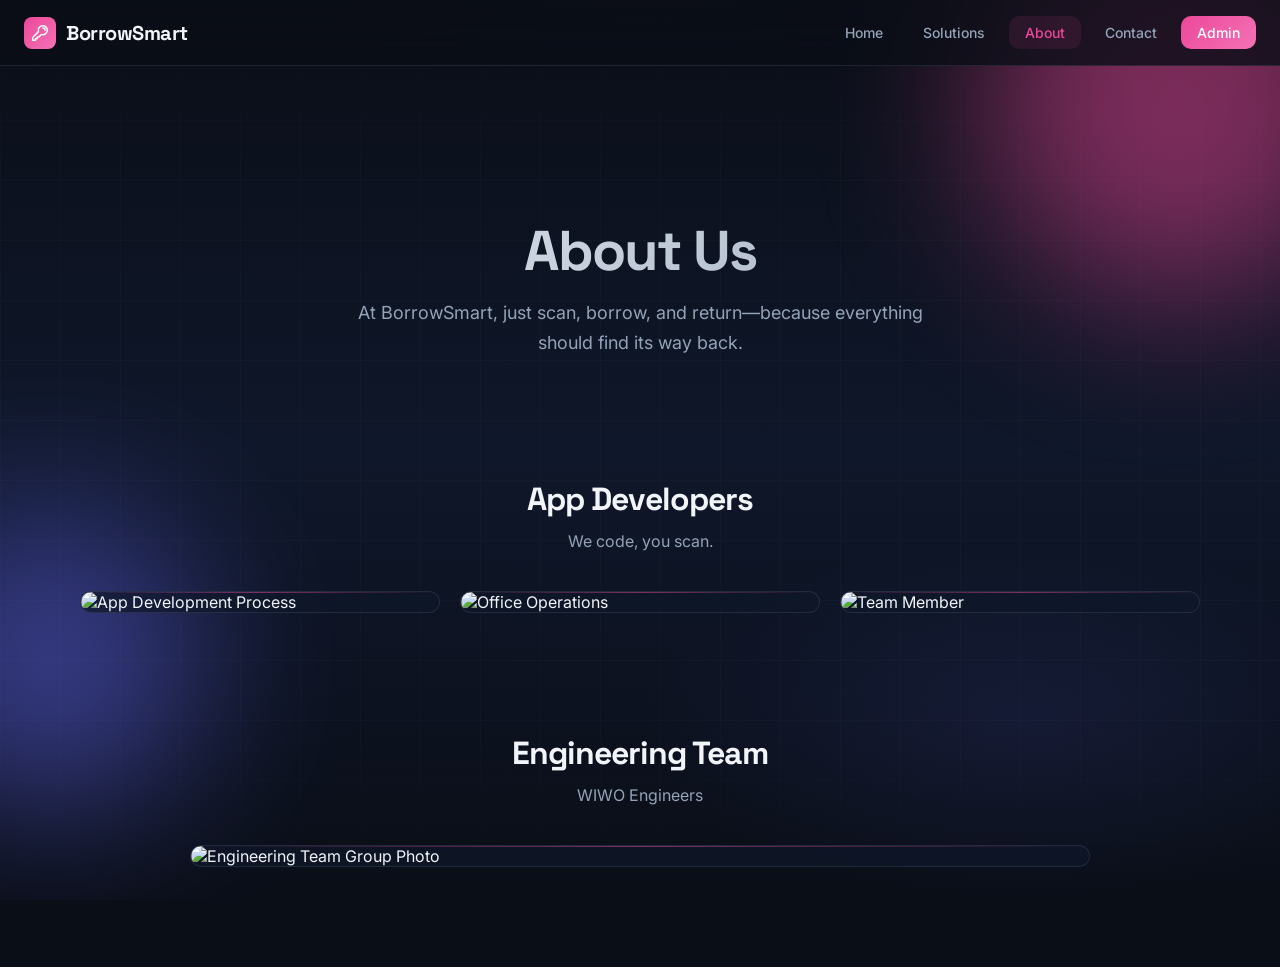
==== commit af86c138: "Update about.html" ====
--- a/about.html
+++ b/about.html
@@ -74,7 +74,7 @@
   <!-- Engineering Team Section -->
   <div class="section">
     <h2 class="section-title">Engineering Team</h2>
-    <p class="section-subtitle">Wiwo Engineers</p>
+    <p class="section-subtitle">WIWO Engineers</p>
     
     <div class="card animate-in" style="padding: 0; overflow: hidden; max-width: 900px; margin: 0 auto;">
       <img src="https://z-cdn-media.chatglm.cn/files/4471f11a-f551-47f6-91ba-8ce5fe969268.jpeg?auth_key=1873715236-247a0de06f804c2bba6e77f7449e686d-0-811adaf560179b8ce2549d0a330d7fd7" alt="Engineering Team Group Photo" style="width: 100%; display: block;">
